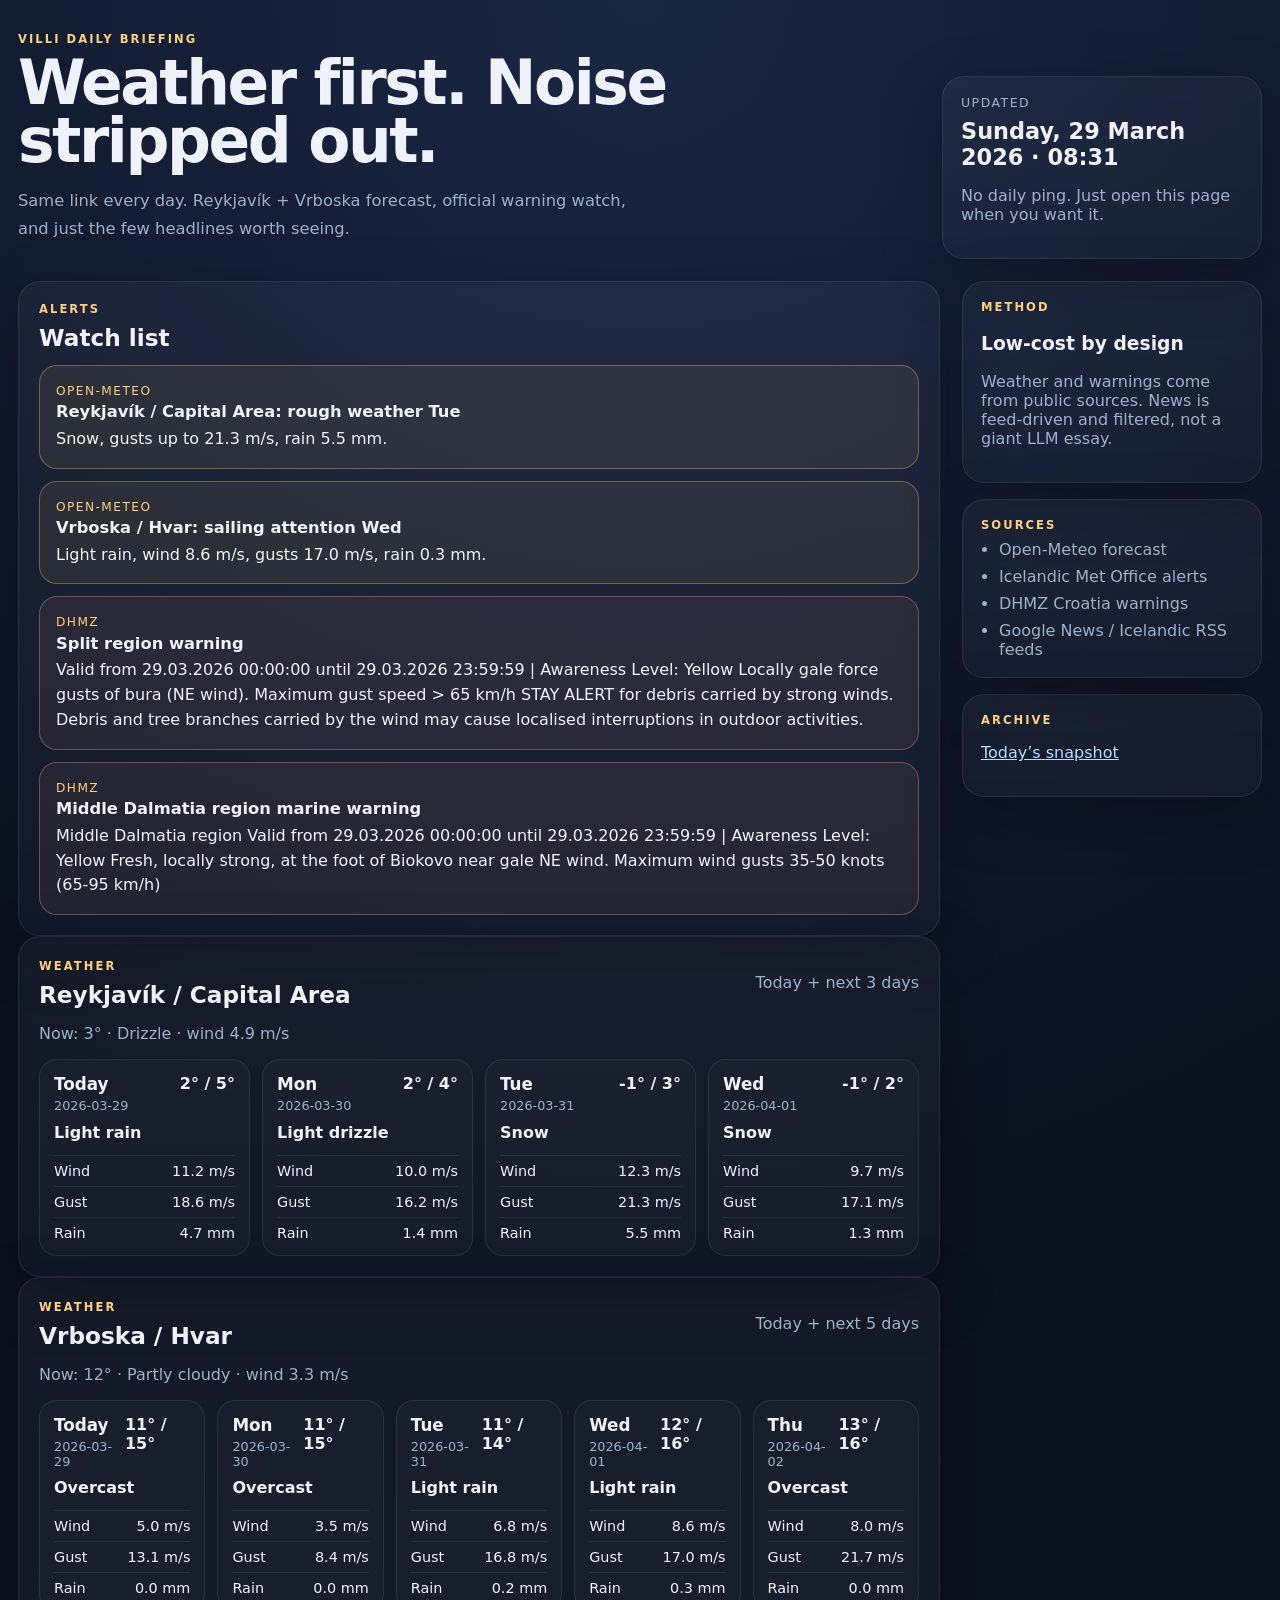
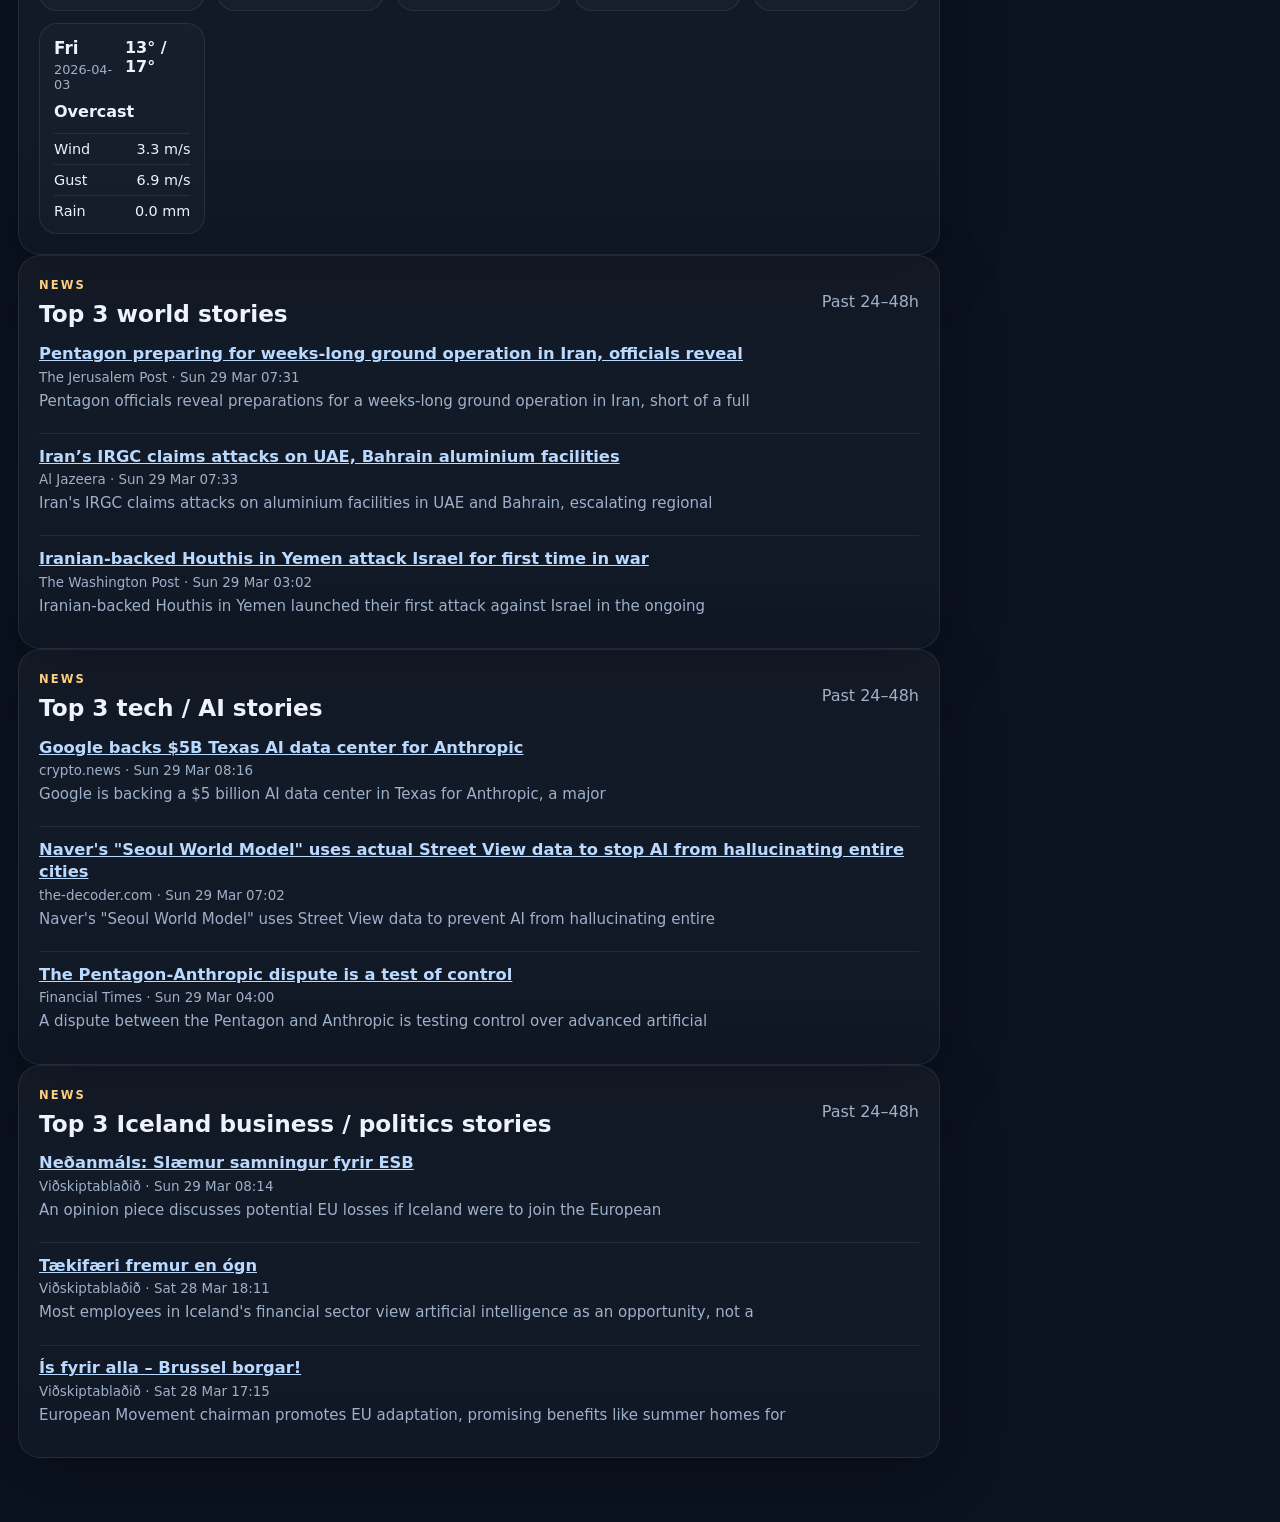
==== index.html @ 0aaf978d "Update daily briefing site" ====
<!doctype html>
<html lang="en">
<head>
  <meta charset="utf-8">
  <meta name="viewport" content="width=device-width, initial-scale=1">
  <title>Villi Daily Briefing</title>
  <meta name="description" content="Daily weather-first briefing for Gunnar">
  <link rel="stylesheet" href="assets/style.css">
</head>
<body>
  <div class="shell">
    <header class="hero">
      <div>
        <p class="eyebrow">Villi Daily Briefing</p>
        <h1>Weather first. Noise stripped out.</h1>
        <p class="lede">Same link every day. Reykjavík + Vrboska forecast, official warning watch, and just the few headlines worth seeing.</p>
      </div>
      <div class="hero-card panel compact">
        <p class="hero-label">Updated</p>
        <p class="hero-time">Sunday, 29 March 2026 · 08:31</p>
        <p class="hero-note">No daily ping. Just open this page when you want it.</p>
      </div>
    </header>

    <main class="layout">
      <section class="main-col">
        <section class="panel alerts-panel">
          <div class="section-head"><div><p class="eyebrow">Alerts</p><h2>Watch list</h2></div></div>
          <div class="alerts-grid"><article class="alert watch"><p class="alert-kicker">Open-Meteo</p><h3>Reykjavík / Capital Area: rough weather Tue</h3><p>Snow, gusts up to 21.3 m/s, rain 5.5 mm.</p></article><article class="alert watch"><p class="alert-kicker">Open-Meteo</p><h3>Vrboska / Hvar: sailing attention Wed</h3><p>Light rain, wind 8.6 m/s, gusts 17.0 m/s, rain 0.3 mm.</p></article><article class="alert official"><p class="alert-kicker">DHMZ</p><h3>Split region warning</h3><p>Valid from 29.03.2026 00:00:00 until 29.03.2026 23:59:59 | Awareness Level: Yellow Locally gale force gusts of bura (NE wind). Maximum gust speed &gt; 65 km/h STAY ALERT for debris carried by strong winds. Debris and tree branches carried by the wind may cause localised interruptions in outdoor activities.</p></article><article class="alert official"><p class="alert-kicker">DHMZ</p><h3>Middle Dalmatia region marine warning</h3><p>Middle Dalmatia region Valid from 29.03.2026 00:00:00 until 29.03.2026 23:59:59 | Awareness Level: Yellow Fresh, locally strong, at the foot of Biokovo near gale NE wind. Maximum wind gusts 35-50 knots (65-95 km/h)</p></article></div>
        </section>

        <section class="panel"><div class="section-head"><div><p class="eyebrow">Weather</p><h2>Reykjavík / Capital Area</h2></div><p class="subtle">Today + next 3 days</p></div><p class="current-line">Now: 3° · Drizzle · wind 4.9 m/s</p><div class="forecast-grid"><div class="day-card"><div class="day-top"><div><p class="day-label">Today</p><p class="day-date">2026-03-29</p></div><p class="temp">2° / 5°</p></div><p class="cond">Light rain</p><dl><div><dt>Wind</dt><dd>11.2 m/s</dd></div><div><dt>Gust</dt><dd>18.6 m/s</dd></div><div><dt>Rain</dt><dd>4.7 mm</dd></div></dl></div><div class="day-card"><div class="day-top"><div><p class="day-label">Mon</p><p class="day-date">2026-03-30</p></div><p class="temp">2° / 4°</p></div><p class="cond">Light drizzle</p><dl><div><dt>Wind</dt><dd>10.0 m/s</dd></div><div><dt>Gust</dt><dd>16.2 m/s</dd></div><div><dt>Rain</dt><dd>1.4 mm</dd></div></dl></div><div class="day-card"><div class="day-top"><div><p class="day-label">Tue</p><p class="day-date">2026-03-31</p></div><p class="temp">-1° / 3°</p></div><p class="cond">Snow</p><dl><div><dt>Wind</dt><dd>12.3 m/s</dd></div><div><dt>Gust</dt><dd>21.3 m/s</dd></div><div><dt>Rain</dt><dd>5.5 mm</dd></div></dl></div><div class="day-card"><div class="day-top"><div><p class="day-label">Wed</p><p class="day-date">2026-04-01</p></div><p class="temp">-1° / 2°</p></div><p class="cond">Snow</p><dl><div><dt>Wind</dt><dd>9.7 m/s</dd></div><div><dt>Gust</dt><dd>17.1 m/s</dd></div><div><dt>Rain</dt><dd>1.3 mm</dd></div></dl></div></div></section>
        <section class="panel"><div class="section-head"><div><p class="eyebrow">Weather</p><h2>Vrboska / Hvar</h2></div><p class="subtle">Today + next 5 days</p></div><p class="current-line">Now: 12° · Partly cloudy · wind 3.3 m/s</p><div class="forecast-grid"><div class="day-card"><div class="day-top"><div><p class="day-label">Today</p><p class="day-date">2026-03-29</p></div><p class="temp">11° / 15°</p></div><p class="cond">Overcast</p><dl><div><dt>Wind</dt><dd>5.0 m/s</dd></div><div><dt>Gust</dt><dd>13.1 m/s</dd></div><div><dt>Rain</dt><dd>0.0 mm</dd></div></dl></div><div class="day-card"><div class="day-top"><div><p class="day-label">Mon</p><p class="day-date">2026-03-30</p></div><p class="temp">11° / 15°</p></div><p class="cond">Overcast</p><dl><div><dt>Wind</dt><dd>3.5 m/s</dd></div><div><dt>Gust</dt><dd>8.4 m/s</dd></div><div><dt>Rain</dt><dd>0.0 mm</dd></div></dl></div><div class="day-card"><div class="day-top"><div><p class="day-label">Tue</p><p class="day-date">2026-03-31</p></div><p class="temp">11° / 14°</p></div><p class="cond">Light rain</p><dl><div><dt>Wind</dt><dd>6.8 m/s</dd></div><div><dt>Gust</dt><dd>16.8 m/s</dd></div><div><dt>Rain</dt><dd>0.2 mm</dd></div></dl></div><div class="day-card"><div class="day-top"><div><p class="day-label">Wed</p><p class="day-date">2026-04-01</p></div><p class="temp">12° / 16°</p></div><p class="cond">Light rain</p><dl><div><dt>Wind</dt><dd>8.6 m/s</dd></div><div><dt>Gust</dt><dd>17.0 m/s</dd></div><div><dt>Rain</dt><dd>0.3 mm</dd></div></dl></div><div class="day-card"><div class="day-top"><div><p class="day-label">Thu</p><p class="day-date">2026-04-02</p></div><p class="temp">13° / 16°</p></div><p class="cond">Overcast</p><dl><div><dt>Wind</dt><dd>8.0 m/s</dd></div><div><dt>Gust</dt><dd>21.7 m/s</dd></div><div><dt>Rain</dt><dd>0.0 mm</dd></div></dl></div><div class="day-card"><div class="day-top"><div><p class="day-label">Fri</p><p class="day-date">2026-04-03</p></div><p class="temp">13° / 17°</p></div><p class="cond">Overcast</p><dl><div><dt>Wind</dt><dd>3.3 m/s</dd></div><div><dt>Gust</dt><dd>6.9 m/s</dd></div><div><dt>Rain</dt><dd>0.0 mm</dd></div></dl></div></div></section>

        <section class="panel">
          <div class="section-head"><div><p class="eyebrow">News</p><h2>Top 3 world stories</h2></div><p class="subtle">Past 24–48h</p></div>
          <div class="news-grid"><article class="news-item"><h4><a href="https://news.google.com/rss/articles/CBMiakFVX3lxTE5BMWRkbjdHQ2Jwc0duYllWME9Ja2lqMzZCc3ZuaEZRUVpTTDBkbm1fWThKR3hEbU4wN2VVdTY2X3FEV3NHNEtBNFFoMUx4TUZBQ3Z6enBqV19HRkNjVG9aZThSSDZkWWF4WVE?oc=5" target="_blank" rel="noopener">Pentagon preparing for weeks-long ground operation in Iran, officials reveal</a></h4><p class="meta">The Jerusalem Post · Sun 29 Mar 07:31</p><p class="desc">Pentagon officials reveal preparations for a weeks-long ground operation in Iran, short of a full</p></article><article class="news-item"><h4><a href="https://news.google.com/rss/articles/[base64]?oc=5" target="_blank" rel="noopener">Iran’s IRGC claims attacks on UAE, Bahrain aluminium facilities</a></h4><p class="meta">Al Jazeera · Sun 29 Mar 07:33</p><p class="desc">Iran&#x27;s IRGC claims attacks on aluminium facilities in UAE and Bahrain, escalating regional</p></article><article class="news-item"><h4><a href="https://news.google.com/rss/articles/CBMifEFVX3lxTFB2LW9fUjBuQ1haQUdiQzRBSDBVNkFWazR3dDZsbDBJZE5yeDRUQjFBN0RaS0dzWjNCSm1TdW85anFXNno3V3p4OXFEUEgwRVJNOC1LcUhRN3p6X21FRm5uaFZwTUFxeDVmR2pZYm9iem4wOHBzUGpyOWRLSEg?oc=5" target="_blank" rel="noopener">Iranian-backed Houthis in Yemen attack Israel for first time in war</a></h4><p class="meta">The Washington Post · Sun 29 Mar 03:02</p><p class="desc">Iranian-backed Houthis in Yemen launched their first attack against Israel in the ongoing</p></article></div>
        </section>
        <section class="panel">
          <div class="section-head"><div><p class="eyebrow">News</p><h2>Top 3 tech / AI stories</h2></div><p class="subtle">Past 24–48h</p></div>
          <div class="news-grid"><article class="news-item"><h4><a href="https://news.google.com/rss/articles/CBMie0FVX3lxTE9Ka2xXUU9Zd2VRLUVKQ3ZBY0pQU01HN3hPVzFpUmIySjV2ekdHS0ZDa2U3MmJoeEZmNl9tV0RwVVp2TEVlSC0xNXJyeVotaGhnRUVGRm9ISVdTS1ViVGpSN0RqcF9BcFNhLUJ1cU1sdHRRZnZpN0Q1ZUtNQQ?oc=5" target="_blank" rel="noopener">Google backs $5B Texas AI data center for Anthropic</a></h4><p class="meta">crypto.news · Sun 29 Mar 08:16</p><p class="desc">Google is backing a $5 billion AI data center in Texas for Anthropic, a major</p></article><article class="news-item"><h4><a href="https://news.google.com/rss/articles/[base64]?oc=5" target="_blank" rel="noopener">Naver&#x27;s &quot;Seoul World Model&quot; uses actual Street View data to stop AI from hallucinating entire cities</a></h4><p class="meta">the-decoder.com · Sun 29 Mar 07:02</p><p class="desc">Naver&#x27;s &quot;Seoul World Model&quot; uses Street View data to prevent AI from hallucinating entire</p></article><article class="news-item"><h4><a href="https://news.google.com/rss/articles/CBMicEFVX3lxTE5pVjh0WUpXYWdHcUItT2laYUpHSTdHaUxXY0JoMnFWS1IwWi1nVzk1T0NaY2lwenZzTk9hZy1ENjdYYnRMaVA1WmhjbkZRWGpMRmNtUEhRMEVnSE5NS1VYSVAyN184VXdPYzEzTS1pX3c?oc=5" target="_blank" rel="noopener">The Pentagon-Anthropic dispute is a test of control</a></h4><p class="meta">Financial Times · Sun 29 Mar 04:00</p><p class="desc">A dispute between the Pentagon and Anthropic is testing control over advanced artificial</p></article></div>
        </section>
        <section class="panel">
          <div class="section-head"><div><p class="eyebrow">News</p><h2>Top 3 Iceland business / politics stories</h2></div><p class="subtle">Past 24–48h</p></div>
          <div class="news-grid"><article class="news-item"><h4><a href="https://www.vb.is/skodun/nedanmals-slaemur-samningur-fyrir-esb/" target="_blank" rel="noopener">Neðanmáls: Slæmur samningur fyrir ESB</a></h4><p class="meta">Viðskiptablaðið · Sun 29 Mar 08:14</p><p class="desc">An opinion piece discusses potential EU losses if Iceland were to join the European</p></article><article class="news-item"><h4><a href="https://www.vb.is/frettir/taekifaeri-fremur-en-ogn/" target="_blank" rel="noopener">Tækifæri fremur en ógn</a></h4><p class="meta">Viðskiptablaðið · Sat 28 Mar 18:11</p><p class="desc">Most employees in Iceland&#x27;s financial sector view artificial intelligence as an opportunity, not a</p></article><article class="news-item"><h4><a href="https://www.vb.is/skodun/is-fyrir-alla-brussel-borgar2/" target="_blank" rel="noopener">Ís fyrir alla – Brussel borgar!</a></h4><p class="meta">Viðskiptablaðið · Sat 28 Mar 17:15</p><p class="desc">European Movement chairman promotes EU adaptation, promising benefits like summer homes for</p></article></div>
        </section>
      </section>

      <aside class="side-col">
        <section class="panel compact">
          <p class="eyebrow">Method</p>
          <h3>Low-cost by design</h3>
          <p class="subtle">Weather and warnings come from public sources. News is feed-driven and filtered, not a giant LLM essay.</p>
        </section>
        <section class="panel compact">
          <p class="eyebrow">Sources</p>
          <ul class="source-list">
            <li>Open-Meteo forecast</li>
            <li>Icelandic Met Office alerts</li>
            <li>DHMZ Croatia warnings</li>
            <li>Google News / Icelandic RSS feeds</li>
          </ul>
        </section>
        <section class="panel compact">
          <p class="eyebrow">Archive</p>
          <p class="subtle"><a href="archive/2026-03-29.html">Today’s snapshot</a></p>
        </section>
      </aside>
    </main>
  </div>
</body>
</html>
---- assets/style.css ----
:root{--bg:#0b1220;--panel:#121a2b;--panel2:#18233a;--text:#eef3fb;--muted:#9fb0c9;--line:rgba(255,255,255,.08);--accent:#8dc4ff;--accent2:#ffcf7d;--danger:#ff9a8b;--watch:#f8c96b;--shadow:0 18px 60px rgba(0,0,0,.28)}
*{box-sizing:border-box}body{margin:0;font-family:Inter,ui-sans-serif,system-ui,-apple-system,Segoe UI,Roboto,Arial,sans-serif;background:radial-gradient(circle at top,#1a2743 0,#0b1220 38%);color:var(--text)}a{color:#b9d9ff}.shell{max-width:1280px;margin:0 auto;padding:32px 18px 64px}.hero{display:grid;grid-template-columns:minmax(0,1fr) 320px;gap:22px;align-items:end;margin-bottom:22px}.eyebrow{text-transform:uppercase;letter-spacing:.18em;font-size:.72rem;font-weight:700;color:var(--accent2);margin:0 0 8px}.hero h1{font-size:clamp(2.1rem,4.8vw,4.6rem);line-height:.95;letter-spacing:-.04em;margin:.2rem 0 .8rem}.lede{max-width:62ch;color:var(--muted);font-size:1.02rem;line-height:1.7}.layout{display:grid;grid-template-columns:minmax(0,1fr) 300px;gap:22px}.panel{background:linear-gradient(180deg,rgba(255,255,255,.04),rgba(255,255,255,.025));border:1px solid var(--line);border-radius:22px;padding:20px;box-shadow:var(--shadow)}.compact{padding:18px}.hero-card .hero-label{font-size:.78rem;text-transform:uppercase;letter-spacing:.12em;color:var(--muted);margin:0 0 8px}.hero-card .hero-time{font-size:1.4rem;font-weight:700;margin:0 0 8px}.hero-note,.subtle,.meta,.desc,.current-line{color:var(--muted)}.section-head{display:flex;justify-content:space-between;gap:16px;align-items:end;margin-bottom:14px}.section-head h2{margin:0;font-size:1.45rem}.alerts-grid{display:grid;gap:12px}.alert{border-radius:18px;padding:16px;border:1px solid var(--line);background:rgba(255,255,255,.02)}.alert.official{border-color:rgba(255,154,139,.35);background:rgba(255,154,139,.08)}.alert.watch{border-color:rgba(248,201,107,.35);background:rgba(248,201,107,.08)}.alert.quiet{border-color:rgba(141,196,255,.2)}.alert-kicker{font-size:.76rem;text-transform:uppercase;letter-spacing:.12em;color:var(--accent2);margin:0 0 6px}.alert h3{margin:.1rem 0 .35rem;font-size:1.02rem}.alert p{margin:0;line-height:1.55}.forecast-grid{display:grid;grid-template-columns:repeat(auto-fit,minmax(150px,1fr));gap:12px}.day-card{background:rgba(255,255,255,.025);border:1px solid var(--line);border-radius:18px;padding:14px}.day-top{display:flex;justify-content:space-between;gap:8px;align-items:start}.day-label{font-size:1.05rem;font-weight:700;margin:0}.day-date{font-size:.8rem;color:var(--muted);margin:4px 0 0}.temp{font-size:1rem;font-weight:700;margin:0}.cond{margin:.6rem 0 .8rem;font-weight:600}.day-card dl{display:grid;gap:7px;margin:0}.day-card dl div{display:flex;justify-content:space-between;gap:8px;border-top:1px solid var(--line);padding-top:7px}.day-card dt,.day-card dd{margin:0;font-size:.9rem}.news-grid{display:grid;gap:10px}.news-item{padding:10px 0;border-top:1px solid var(--line)}.news-item:first-child{border-top:none;padding-top:0}.news-item h4{margin:.1rem 0 .3rem;font-size:1.02rem;line-height:1.35}.meta{font-size:.84rem;margin:0 0 .3rem}.desc{font-size:.94rem;line-height:1.55;margin:0}.source-list{margin:0;padding-left:18px;color:var(--muted);display:grid;gap:8px}.side-col{display:grid;gap:16px;align-content:start}@media(max-width:980px){.hero,.layout{grid-template-columns:1fr}.side-col{grid-template-columns:1fr 1fr 1fr}}@media(max-width:720px){.shell{padding:20px 12px 48px}.panel{padding:16px;border-radius:18px}.hero h1{font-size:2.4rem}.forecast-grid{grid-template-columns:1fr 1fr}.side-col{grid-template-columns:1fr}}@media(max-width:520px){.forecast-grid{grid-template-columns:1fr}}
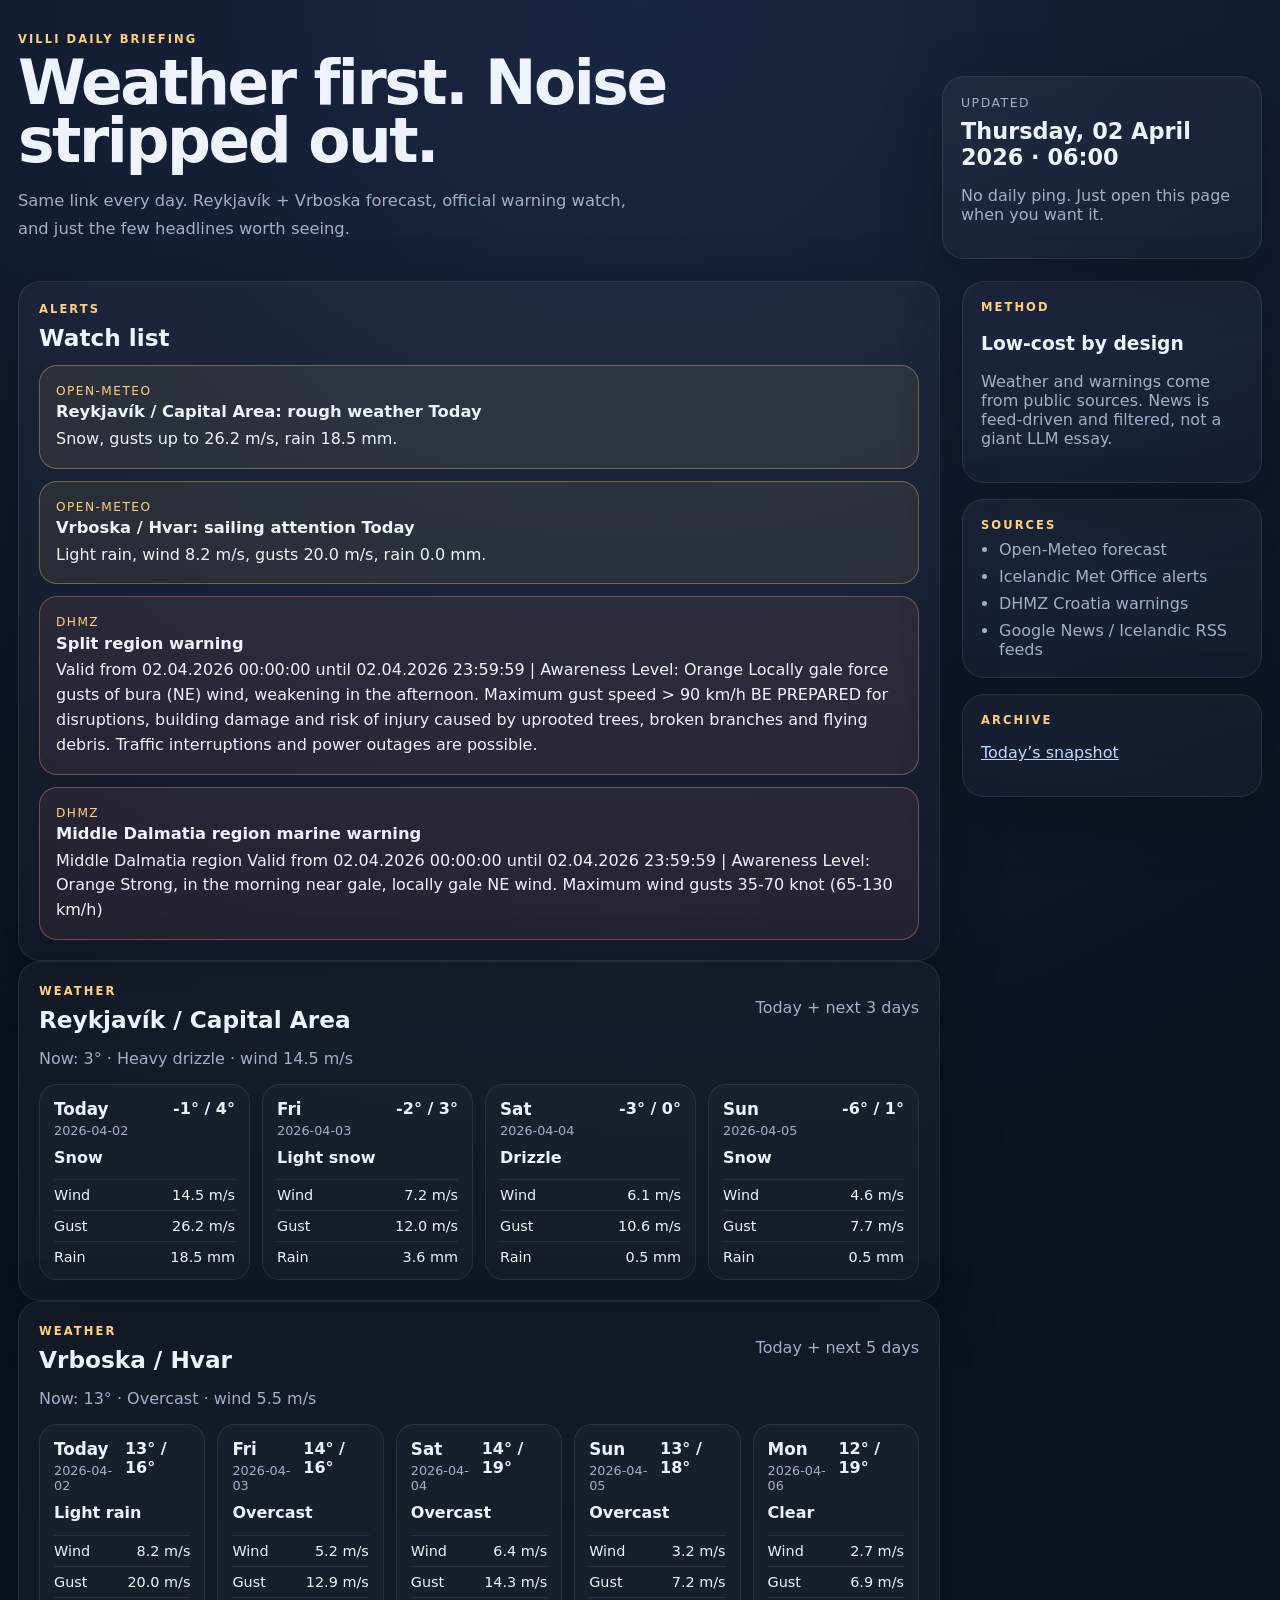
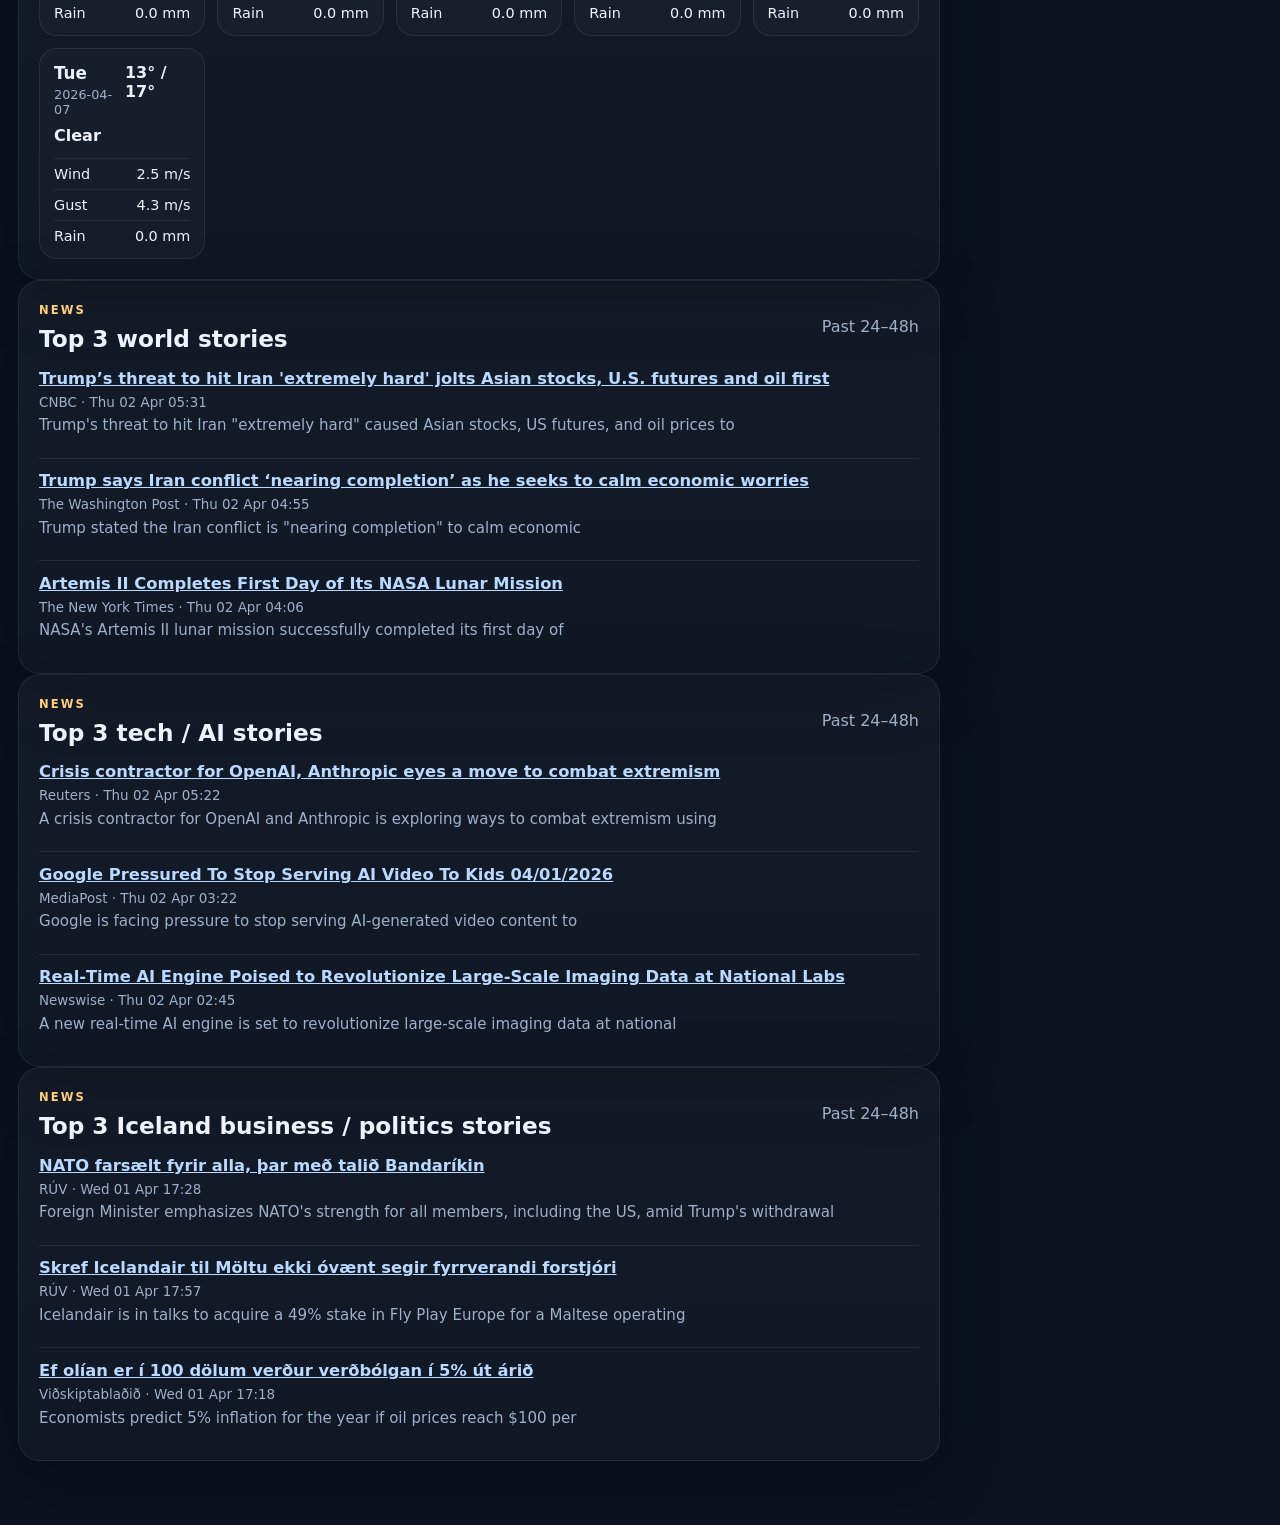
==== commit eb452de5: "Update daily briefing site" ====
--- a/index.html
+++ b/index.html
@@ -17,7 +17,7 @@
       </div>
       <div class="hero-card panel compact">
         <p class="hero-label">Updated</p>
-        <p class="hero-time">Sunday, 29 March 2026 · 08:31</p>
+        <p class="hero-time">Thursday, 02 April 2026 · 06:00</p>
         <p class="hero-note">No daily ping. Just open this page when you want it.</p>
       </div>
     </header>
@@ -26,23 +26,23 @@
       <section class="main-col">
         <section class="panel alerts-panel">
           <div class="section-head"><div><p class="eyebrow">Alerts</p><h2>Watch list</h2></div></div>
-          <div class="alerts-grid"><article class="alert watch"><p class="alert-kicker">Open-Meteo</p><h3>Reykjavík / Capital Area: rough weather Tue</h3><p>Snow, gusts up to 21.3 m/s, rain 5.5 mm.</p></article><article class="alert watch"><p class="alert-kicker">Open-Meteo</p><h3>Vrboska / Hvar: sailing attention Wed</h3><p>Light rain, wind 8.6 m/s, gusts 17.0 m/s, rain 0.3 mm.</p></article><article class="alert official"><p class="alert-kicker">DHMZ</p><h3>Split region warning</h3><p>Valid from 29.03.2026 00:00:00 until 29.03.2026 23:59:59 | Awareness Level: Yellow Locally gale force gusts of bura (NE wind). Maximum gust speed &gt; 65 km/h STAY ALERT for debris carried by strong winds. Debris and tree branches carried by the wind may cause localised interruptions in outdoor activities.</p></article><article class="alert official"><p class="alert-kicker">DHMZ</p><h3>Middle Dalmatia region marine warning</h3><p>Middle Dalmatia region Valid from 29.03.2026 00:00:00 until 29.03.2026 23:59:59 | Awareness Level: Yellow Fresh, locally strong, at the foot of Biokovo near gale NE wind. Maximum wind gusts 35-50 knots (65-95 km/h)</p></article></div>
+          <div class="alerts-grid"><article class="alert watch"><p class="alert-kicker">Open-Meteo</p><h3>Reykjavík / Capital Area: rough weather Today</h3><p>Snow, gusts up to 26.2 m/s, rain 18.5 mm.</p></article><article class="alert watch"><p class="alert-kicker">Open-Meteo</p><h3>Vrboska / Hvar: sailing attention Today</h3><p>Light rain, wind 8.2 m/s, gusts 20.0 m/s, rain 0.0 mm.</p></article><article class="alert official"><p class="alert-kicker">DHMZ</p><h3>Split region warning</h3><p>Valid from 02.04.2026 00:00:00 until 02.04.2026 23:59:59 | Awareness Level: Orange Locally gale force gusts of bura (NE) wind, weakening in the afternoon. Maximum gust speed &gt; 90 km/h BE PREPARED for disruptions, building damage and risk of injury caused by uprooted trees, broken branches and flying debris. Traffic interruptions and power outages are possible.</p></article><article class="alert official"><p class="alert-kicker">DHMZ</p><h3>Middle Dalmatia region marine warning</h3><p>Middle Dalmatia region Valid from 02.04.2026 00:00:00 until 02.04.2026 23:59:59 | Awareness Level: Orange Strong, in the morning near gale, locally gale NE wind. Maximum wind gusts 35-70 knot (65-130 km/h)</p></article></div>
         </section>
 
-        <section class="panel"><div class="section-head"><div><p class="eyebrow">Weather</p><h2>Reykjavík / Capital Area</h2></div><p class="subtle">Today + next 3 days</p></div><p class="current-line">Now: 3° · Drizzle · wind 4.9 m/s</p><div class="forecast-grid"><div class="day-card"><div class="day-top"><div><p class="day-label">Today</p><p class="day-date">2026-03-29</p></div><p class="temp">2° / 5°</p></div><p class="cond">Light rain</p><dl><div><dt>Wind</dt><dd>11.2 m/s</dd></div><div><dt>Gust</dt><dd>18.6 m/s</dd></div><div><dt>Rain</dt><dd>4.7 mm</dd></div></dl></div><div class="day-card"><div class="day-top"><div><p class="day-label">Mon</p><p class="day-date">2026-03-30</p></div><p class="temp">2° / 4°</p></div><p class="cond">Light drizzle</p><dl><div><dt>Wind</dt><dd>10.0 m/s</dd></div><div><dt>Gust</dt><dd>16.2 m/s</dd></div><div><dt>Rain</dt><dd>1.4 mm</dd></div></dl></div><div class="day-card"><div class="day-top"><div><p class="day-label">Tue</p><p class="day-date">2026-03-31</p></div><p class="temp">-1° / 3°</p></div><p class="cond">Snow</p><dl><div><dt>Wind</dt><dd>12.3 m/s</dd></div><div><dt>Gust</dt><dd>21.3 m/s</dd></div><div><dt>Rain</dt><dd>5.5 mm</dd></div></dl></div><div class="day-card"><div class="day-top"><div><p class="day-label">Wed</p><p class="day-date">2026-04-01</p></div><p class="temp">-1° / 2°</p></div><p class="cond">Snow</p><dl><div><dt>Wind</dt><dd>9.7 m/s</dd></div><div><dt>Gust</dt><dd>17.1 m/s</dd></div><div><dt>Rain</dt><dd>1.3 mm</dd></div></dl></div></div></section>
-        <section class="panel"><div class="section-head"><div><p class="eyebrow">Weather</p><h2>Vrboska / Hvar</h2></div><p class="subtle">Today + next 5 days</p></div><p class="current-line">Now: 12° · Partly cloudy · wind 3.3 m/s</p><div class="forecast-grid"><div class="day-card"><div class="day-top"><div><p class="day-label">Today</p><p class="day-date">2026-03-29</p></div><p class="temp">11° / 15°</p></div><p class="cond">Overcast</p><dl><div><dt>Wind</dt><dd>5.0 m/s</dd></div><div><dt>Gust</dt><dd>13.1 m/s</dd></div><div><dt>Rain</dt><dd>0.0 mm</dd></div></dl></div><div class="day-card"><div class="day-top"><div><p class="day-label">Mon</p><p class="day-date">2026-03-30</p></div><p class="temp">11° / 15°</p></div><p class="cond">Overcast</p><dl><div><dt>Wind</dt><dd>3.5 m/s</dd></div><div><dt>Gust</dt><dd>8.4 m/s</dd></div><div><dt>Rain</dt><dd>0.0 mm</dd></div></dl></div><div class="day-card"><div class="day-top"><div><p class="day-label">Tue</p><p class="day-date">2026-03-31</p></div><p class="temp">11° / 14°</p></div><p class="cond">Light rain</p><dl><div><dt>Wind</dt><dd>6.8 m/s</dd></div><div><dt>Gust</dt><dd>16.8 m/s</dd></div><div><dt>Rain</dt><dd>0.2 mm</dd></div></dl></div><div class="day-card"><div class="day-top"><div><p class="day-label">Wed</p><p class="day-date">2026-04-01</p></div><p class="temp">12° / 16°</p></div><p class="cond">Light rain</p><dl><div><dt>Wind</dt><dd>8.6 m/s</dd></div><div><dt>Gust</dt><dd>17.0 m/s</dd></div><div><dt>Rain</dt><dd>0.3 mm</dd></div></dl></div><div class="day-card"><div class="day-top"><div><p class="day-label">Thu</p><p class="day-date">2026-04-02</p></div><p class="temp">13° / 16°</p></div><p class="cond">Overcast</p><dl><div><dt>Wind</dt><dd>8.0 m/s</dd></div><div><dt>Gust</dt><dd>21.7 m/s</dd></div><div><dt>Rain</dt><dd>0.0 mm</dd></div></dl></div><div class="day-card"><div class="day-top"><div><p class="day-label">Fri</p><p class="day-date">2026-04-03</p></div><p class="temp">13° / 17°</p></div><p class="cond">Overcast</p><dl><div><dt>Wind</dt><dd>3.3 m/s</dd></div><div><dt>Gust</dt><dd>6.9 m/s</dd></div><div><dt>Rain</dt><dd>0.0 mm</dd></div></dl></div></div></section>
+        <section class="panel"><div class="section-head"><div><p class="eyebrow">Weather</p><h2>Reykjavík / Capital Area</h2></div><p class="subtle">Today + next 3 days</p></div><p class="current-line">Now: 3° · Heavy drizzle · wind 14.5 m/s</p><div class="forecast-grid"><div class="day-card"><div class="day-top"><div><p class="day-label">Today</p><p class="day-date">2026-04-02</p></div><p class="temp">-1° / 4°</p></div><p class="cond">Snow</p><dl><div><dt>Wind</dt><dd>14.5 m/s</dd></div><div><dt>Gust</dt><dd>26.2 m/s</dd></div><div><dt>Rain</dt><dd>18.5 mm</dd></div></dl></div><div class="day-card"><div class="day-top"><div><p class="day-label">Fri</p><p class="day-date">2026-04-03</p></div><p class="temp">-2° / 3°</p></div><p class="cond">Light snow</p><dl><div><dt>Wind</dt><dd>7.2 m/s</dd></div><div><dt>Gust</dt><dd>12.0 m/s</dd></div><div><dt>Rain</dt><dd>3.6 mm</dd></div></dl></div><div class="day-card"><div class="day-top"><div><p class="day-label">Sat</p><p class="day-date">2026-04-04</p></div><p class="temp">-3° / 0°</p></div><p class="cond">Drizzle</p><dl><div><dt>Wind</dt><dd>6.1 m/s</dd></div><div><dt>Gust</dt><dd>10.6 m/s</dd></div><div><dt>Rain</dt><dd>0.5 mm</dd></div></dl></div><div class="day-card"><div class="day-top"><div><p class="day-label">Sun</p><p class="day-date">2026-04-05</p></div><p class="temp">-6° / 1°</p></div><p class="cond">Snow</p><dl><div><dt>Wind</dt><dd>4.6 m/s</dd></div><div><dt>Gust</dt><dd>7.7 m/s</dd></div><div><dt>Rain</dt><dd>0.5 mm</dd></div></dl></div></div></section>
+        <section class="panel"><div class="section-head"><div><p class="eyebrow">Weather</p><h2>Vrboska / Hvar</h2></div><p class="subtle">Today + next 5 days</p></div><p class="current-line">Now: 13° · Overcast · wind 5.5 m/s</p><div class="forecast-grid"><div class="day-card"><div class="day-top"><div><p class="day-label">Today</p><p class="day-date">2026-04-02</p></div><p class="temp">13° / 16°</p></div><p class="cond">Light rain</p><dl><div><dt>Wind</dt><dd>8.2 m/s</dd></div><div><dt>Gust</dt><dd>20.0 m/s</dd></div><div><dt>Rain</dt><dd>0.0 mm</dd></div></dl></div><div class="day-card"><div class="day-top"><div><p class="day-label">Fri</p><p class="day-date">2026-04-03</p></div><p class="temp">14° / 16°</p></div><p class="cond">Overcast</p><dl><div><dt>Wind</dt><dd>5.2 m/s</dd></div><div><dt>Gust</dt><dd>12.9 m/s</dd></div><div><dt>Rain</dt><dd>0.0 mm</dd></div></dl></div><div class="day-card"><div class="day-top"><div><p class="day-label">Sat</p><p class="day-date">2026-04-04</p></div><p class="temp">14° / 19°</p></div><p class="cond">Overcast</p><dl><div><dt>Wind</dt><dd>6.4 m/s</dd></div><div><dt>Gust</dt><dd>14.3 m/s</dd></div><div><dt>Rain</dt><dd>0.0 mm</dd></div></dl></div><div class="day-card"><div class="day-top"><div><p class="day-label">Sun</p><p class="day-date">2026-04-05</p></div><p class="temp">13° / 18°</p></div><p class="cond">Overcast</p><dl><div><dt>Wind</dt><dd>3.2 m/s</dd></div><div><dt>Gust</dt><dd>7.2 m/s</dd></div><div><dt>Rain</dt><dd>0.0 mm</dd></div></dl></div><div class="day-card"><div class="day-top"><div><p class="day-label">Mon</p><p class="day-date">2026-04-06</p></div><p class="temp">12° / 19°</p></div><p class="cond">Clear</p><dl><div><dt>Wind</dt><dd>2.7 m/s</dd></div><div><dt>Gust</dt><dd>6.9 m/s</dd></div><div><dt>Rain</dt><dd>0.0 mm</dd></div></dl></div><div class="day-card"><div class="day-top"><div><p class="day-label">Tue</p><p class="day-date">2026-04-07</p></div><p class="temp">13° / 17°</p></div><p class="cond">Clear</p><dl><div><dt>Wind</dt><dd>2.5 m/s</dd></div><div><dt>Gust</dt><dd>4.3 m/s</dd></div><div><dt>Rain</dt><dd>0.0 mm</dd></div></dl></div></div></section>
 
         <section class="panel">
           <div class="section-head"><div><p class="eyebrow">News</p><h2>Top 3 world stories</h2></div><p class="subtle">Past 24–48h</p></div>
-          <div class="news-grid"><article class="news-item"><h4><a href="https://news.google.com/rss/articles/CBMiakFVX3lxTE5BMWRkbjdHQ2Jwc0duYllWME9Ja2lqMzZCc3ZuaEZRUVpTTDBkbm1fWThKR3hEbU4wN2VVdTY2X3FEV3NHNEtBNFFoMUx4TUZBQ3Z6enBqV19HRkNjVG9aZThSSDZkWWF4WVE?oc=5" target="_blank" rel="noopener">Pentagon preparing for weeks-long ground operation in Iran, officials reveal</a></h4><p class="meta">The Jerusalem Post · Sun 29 Mar 07:31</p><p class="desc">Pentagon officials reveal preparations for a weeks-long ground operation in Iran, short of a full</p></article><article class="news-item"><h4><a href="https://news.google.com/rss/articles/[base64]?oc=5" target="_blank" rel="noopener">Iran’s IRGC claims attacks on UAE, Bahrain aluminium facilities</a></h4><p class="meta">Al Jazeera · Sun 29 Mar 07:33</p><p class="desc">Iran&#x27;s IRGC claims attacks on aluminium facilities in UAE and Bahrain, escalating regional</p></article><article class="news-item"><h4><a href="https://news.google.com/rss/articles/CBMifEFVX3lxTFB2LW9fUjBuQ1haQUdiQzRBSDBVNkFWazR3dDZsbDBJZE5yeDRUQjFBN0RaS0dzWjNCSm1TdW85anFXNno3V3p4OXFEUEgwRVJNOC1LcUhRN3p6X21FRm5uaFZwTUFxeDVmR2pZYm9iem4wOHBzUGpyOWRLSEg?oc=5" target="_blank" rel="noopener">Iranian-backed Houthis in Yemen attack Israel for first time in war</a></h4><p class="meta">The Washington Post · Sun 29 Mar 03:02</p><p class="desc">Iranian-backed Houthis in Yemen launched their first attack against Israel in the ongoing</p></article></div>
+          <div class="news-grid"><article class="news-item"><h4><a href="https://news.google.com/rss/articles/[base64]?oc=5" target="_blank" rel="noopener">Trump’s threat to hit Iran &#x27;extremely hard&#x27; jolts Asian stocks, U.S. futures and oil first</a></h4><p class="meta">CNBC · Thu 02 Apr 05:31</p><p class="desc">Trump&#x27;s threat to hit Iran &quot;extremely hard&quot; caused Asian stocks, US futures, and oil prices to</p></article><article class="news-item"><h4><a href="https://news.google.com/rss/articles/CBMifkFVX3lxTFBPTEd5Z191UktSanlzMFlhV3lJOHFYZG5tSkJtSkVBNXZpcmNoaWZnLVM1QUdXTXJEZUFZdW05UWRmbkx6UmRIcGxka2hZSERkLVJBNWZwVU5sRW9mUUlGY1hRZFJOUk5EMVFpQ1JJOTUxNG05aHVxUTZDWThZZw?oc=5" target="_blank" rel="noopener">Trump says Iran conflict ‘nearing completion’ as he seeks to calm economic worries</a></h4><p class="meta">The Washington Post · Thu 02 Apr 04:55</p><p class="desc">Trump stated the Iran conflict is &quot;nearing completion&quot; to calm economic</p></article><article class="news-item"><h4><a href="https://news.google.com/rss/articles/CBMigAFBVV95cUxQMDNzTThMLXVfUm1WcUp0WjU5U3NCVDhTVURJVEg2ajFTNkVqck9yUWhnSEQzc0RaMTdPVktVQ0t6OW44LXdTSnB2UzlLZE9JellucUp2TlMxeXF3b2xtb0pHT2xxZVNtbXNUUGpXSVVCTjR3OTBrWjVUNmo5Y3JubQ?oc=5" target="_blank" rel="noopener">Artemis II Completes First Day of Its NASA Lunar Mission</a></h4><p class="meta">The New York Times · Thu 02 Apr 04:06</p><p class="desc">NASA&#x27;s Artemis II lunar mission successfully completed its first day of</p></article></div>
         </section>
         <section class="panel">
           <div class="section-head"><div><p class="eyebrow">News</p><h2>Top 3 tech / AI stories</h2></div><p class="subtle">Past 24–48h</p></div>
-          <div class="news-grid"><article class="news-item"><h4><a href="https://news.google.com/rss/articles/CBMie0FVX3lxTE9Ka2xXUU9Zd2VRLUVKQ3ZBY0pQU01HN3hPVzFpUmIySjV2ekdHS0ZDa2U3MmJoeEZmNl9tV0RwVVp2TEVlSC0xNXJyeVotaGhnRUVGRm9ISVdTS1ViVGpSN0RqcF9BcFNhLUJ1cU1sdHRRZnZpN0Q1ZUtNQQ?oc=5" target="_blank" rel="noopener">Google backs $5B Texas AI data center for Anthropic</a></h4><p class="meta">crypto.news · Sun 29 Mar 08:16</p><p class="desc">Google is backing a $5 billion AI data center in Texas for Anthropic, a major</p></article><article class="news-item"><h4><a href="https://news.google.com/rss/articles/[base64]?oc=5" target="_blank" rel="noopener">Naver&#x27;s &quot;Seoul World Model&quot; uses actual Street View data to stop AI from hallucinating entire cities</a></h4><p class="meta">the-decoder.com · Sun 29 Mar 07:02</p><p class="desc">Naver&#x27;s &quot;Seoul World Model&quot; uses Street View data to prevent AI from hallucinating entire</p></article><article class="news-item"><h4><a href="https://news.google.com/rss/articles/CBMicEFVX3lxTE5pVjh0WUpXYWdHcUItT2laYUpHSTdHaUxXY0JoMnFWS1IwWi1nVzk1T0NaY2lwenZzTk9hZy1ENjdYYnRMaVA1WmhjbkZRWGpMRmNtUEhRMEVnSE5NS1VYSVAyN184VXdPYzEzTS1pX3c?oc=5" target="_blank" rel="noopener">The Pentagon-Anthropic dispute is a test of control</a></h4><p class="meta">Financial Times · Sun 29 Mar 04:00</p><p class="desc">A dispute between the Pentagon and Anthropic is testing control over advanced artificial</p></article></div>
+          <div class="news-grid"><article class="news-item"><h4><a href="https://news.google.com/rss/articles/[base64]?oc=5" target="_blank" rel="noopener">Crisis contractor for OpenAI, Anthropic eyes a move to combat extremism</a></h4><p class="meta">Reuters · Thu 02 Apr 05:22</p><p class="desc">A crisis contractor for OpenAI and Anthropic is exploring ways to combat extremism using</p></article><article class="news-item"><h4><a href="https://news.google.com/rss/articles/[base64]?oc=5" target="_blank" rel="noopener">Google Pressured To Stop Serving AI Video To Kids 04/01/2026</a></h4><p class="meta">MediaPost · Thu 02 Apr 03:22</p><p class="desc">Google is facing pressure to stop serving AI-generated video content to</p></article><article class="news-item"><h4><a href="https://news.google.com/rss/articles/[base64]?oc=5" target="_blank" rel="noopener">Real‑Time AI Engine Poised to Revolutionize Large‑Scale Imaging Data at National Labs</a></h4><p class="meta">Newswise · Thu 02 Apr 02:45</p><p class="desc">A new real-time AI engine is set to revolutionize large-scale imaging data at national</p></article></div>
         </section>
         <section class="panel">
           <div class="section-head"><div><p class="eyebrow">News</p><h2>Top 3 Iceland business / politics stories</h2></div><p class="subtle">Past 24–48h</p></div>
-          <div class="news-grid"><article class="news-item"><h4><a href="https://www.vb.is/skodun/nedanmals-slaemur-samningur-fyrir-esb/" target="_blank" rel="noopener">Neðanmáls: Slæmur samningur fyrir ESB</a></h4><p class="meta">Viðskiptablaðið · Sun 29 Mar 08:14</p><p class="desc">An opinion piece discusses potential EU losses if Iceland were to join the European</p></article><article class="news-item"><h4><a href="https://www.vb.is/frettir/taekifaeri-fremur-en-ogn/" target="_blank" rel="noopener">Tækifæri fremur en ógn</a></h4><p class="meta">Viðskiptablaðið · Sat 28 Mar 18:11</p><p class="desc">Most employees in Iceland&#x27;s financial sector view artificial intelligence as an opportunity, not a</p></article><article class="news-item"><h4><a href="https://www.vb.is/skodun/is-fyrir-alla-brussel-borgar2/" target="_blank" rel="noopener">Ís fyrir alla – Brussel borgar!</a></h4><p class="meta">Viðskiptablaðið · Sat 28 Mar 17:15</p><p class="desc">European Movement chairman promotes EU adaptation, promising benefits like summer homes for</p></article></div>
+          <div class="news-grid"><article class="news-item"><h4><a href="https://www.ruv.is/frettir/innlent/2026-04-01-nato-farsaelt-fyrir-alla-thar-med-talid-bandarikin-471561/" target="_blank" rel="noopener">NATO farsælt fyrir alla, þar með talið Bandaríkin</a></h4><p class="meta">RÚV · Wed 01 Apr 17:28</p><p class="desc">Foreign Minister emphasizes NATO&#x27;s strength for all members, including the US, amid Trump&#x27;s withdrawal</p></article><article class="news-item"><h4><a href="https://www.ruv.is/frettir/innlent/2026-04-01-skref-icelandair-til-moltu-ekki-ovaent-segir-fyrrverandi-forstjori-471560/" target="_blank" rel="noopener">Skref Icelandair til Möltu ekki óvænt segir fyrrverandi forstjóri</a></h4><p class="meta">RÚV · Wed 01 Apr 17:57</p><p class="desc">Icelandair is in talks to acquire a 49% stake in Fly Play Europe for a Maltese operating</p></article><article class="news-item"><h4><a href="https://www.vb.is/frettir/ef-olian-er-i-100-dolum-verdur-verdbolgan-i-5-ut-arid/" target="_blank" rel="noopener">Ef olían er í 100 dölum verður verðbólgan í 5% út árið</a></h4><p class="meta">Viðskiptablaðið · Wed 01 Apr 17:18</p><p class="desc">Economists predict 5% inflation for the year if oil prices reach $100 per</p></article></div>
         </section>
       </section>
 
@@ -63,7 +63,7 @@
         </section>
         <section class="panel compact">
           <p class="eyebrow">Archive</p>
-          <p class="subtle"><a href="archive/2026-03-29.html">Today’s snapshot</a></p>
+          <p class="subtle"><a href="archive/2026-04-02.html">Today’s snapshot</a></p>
         </section>
       </aside>
     </main>
